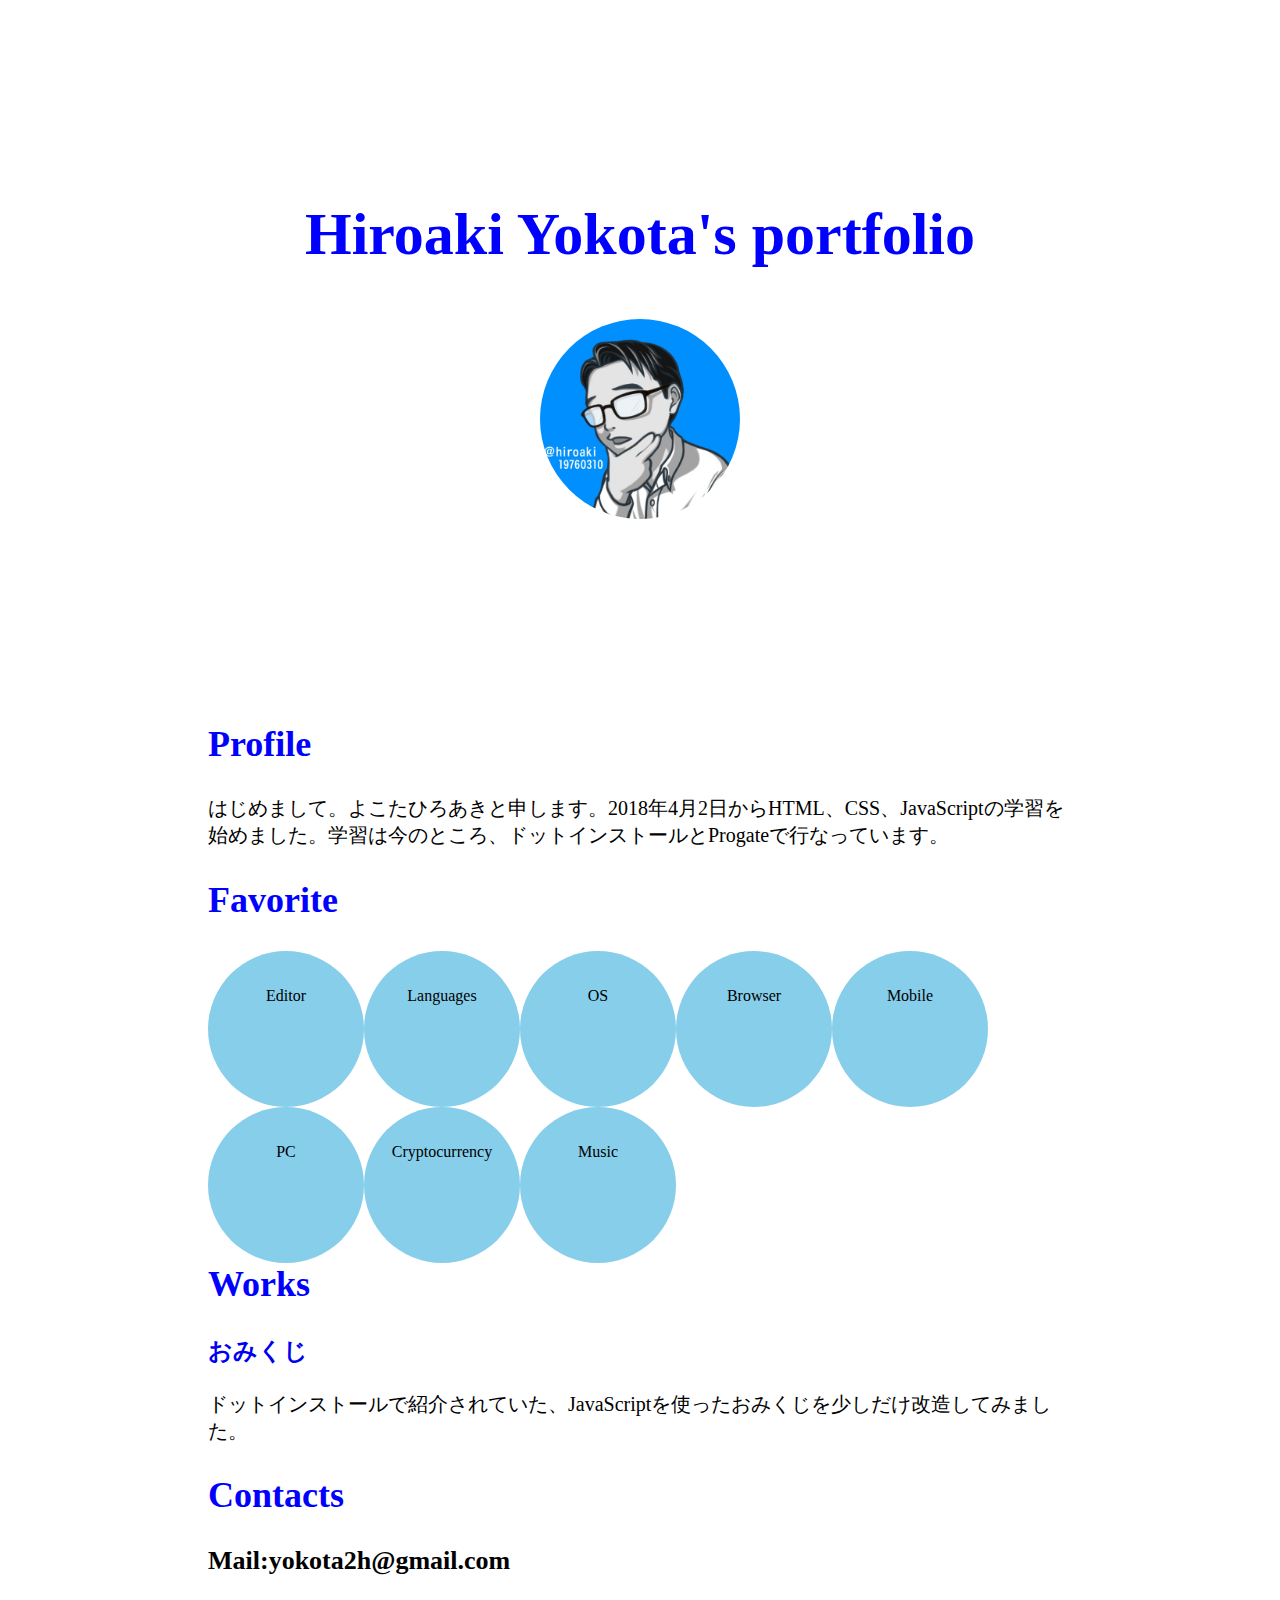
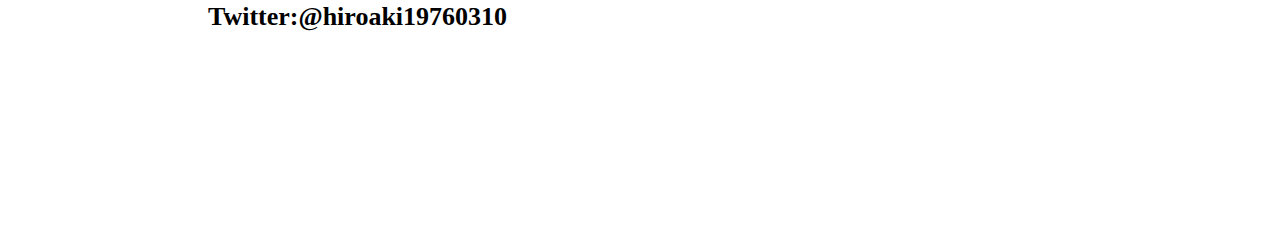
==== index.html @ 667d9402 "20180506" ====
<!DOCTYPE html>
<html lang="ja">
<head>
  <meta charset="utf-8">
  <title>Hiroaki Yokota's portfolio</title>
  <link rel="stylesheet" href="css/styles.css">
</head>
<body>
  <div class="container">
    <div class="title">
     <h1>Hiroaki Yokota's portfolio</h1>
     <img class="zigazou" src="img/zigazou.jpg">
    </div>
    <div class="main">
      <div id="profile">
       <h2>Profile</h2>
       <p>はじめまして。よこたひろあきと申します。2018年4月2日からHTML、CSS、JavaScriptの学習を始めました。学習は今のところ、ドットインストールとProgateで行なっています。</p>
      </div>
      <div id="favorite">
       <h2>Favorite</h2>
         <a href="#" id="editor" class="circle" onmouseover="mouseover1();" onmouseout="mouseout1();"><span>Editor</span></a>
         <a href="#" id="languages" class="circle" onmouseover="mouseover2();" onmouseout="mouseout2();"><span>Languages</span></a>
         <a href="#" id="os" href=""class="circle" onmouseover="mouseover3();" onmouseout="mouseout3();"><span>OS</span></a>
         <a href="#" id="browser" class="circle" onmouseover="mouseover4();" onmouseout="mouseout4();"><span>Browser</span></a>
         <a href="#" id="mobile" class="circle" onmouseover="mouseover5();" onmouseout="mouseout5();"><span>Mobile</span></a>
         <a href="#" id="pc" class="circle" onmouseover="mouseover6();" onmouseout="mouseout6();"><span>PC</span></a>
         <a href="#" id="crypto" class="circle" onmouseover="mouseover7();" onmouseout="mouseout7();"><span>Cryptocurrency</span></a>
         <a href="#" id="music" class="circle" onmouseover="mouseover8();" onmouseout="mouseout8();"><span>Music</span></a>
       </div>
       <div id="works">
         <h2>Works</h2>
         <h3><a href="omikuji.html" target="_blank">おみくじ</a></h3>
         <p>ドットインストールで紹介されていた、JavaScriptを使ったおみくじを少しだけ改造してみました。</p>
       </div>
       <div id="contacts">
         <h2>Contacts</h2>
         <p class="contact">Mail:yokota2h@gmail.com</p>
         <p class="contact">Twitter:@hiroaki19760310</p>
       </div>
  </div>
<script src="js/main.js"></script>
</body>
</html>
---- css/styles.css ----
.title {
  text-align: center;
  margin: 200px;
}

.main {
  margin: 200px;
}

.zigazou {
  height: 200px;
  width: auto;
  border-radius: 100px;
}

h1 {
  font-size: 60px;
  color: blue;
  margin: 50px;
}
h2 {
  color: blue;
  font-size: 36px;
}

h3 {
  font-size: 24px;
}

p {
  font-size: 20px;
}

a {
  text-decoration: none;
}

.contact {
  font-size: 26px;
  font-weight: bold;
}

.circle {
  width: 156px;
  height: 156px;
  display: block;
  border-radius: 78px;
  background: skyblue;
  float: left;
}

.circle span {
    width: 100%;
    height: 90px;
    line-height: 90px;
    color: #000;
    text-align: center;
    display: block;
    position: relative;
    z-index: 1;
}

.circle:hover {
    background: #1e90ff;
}

#works {
  clear: left;
}
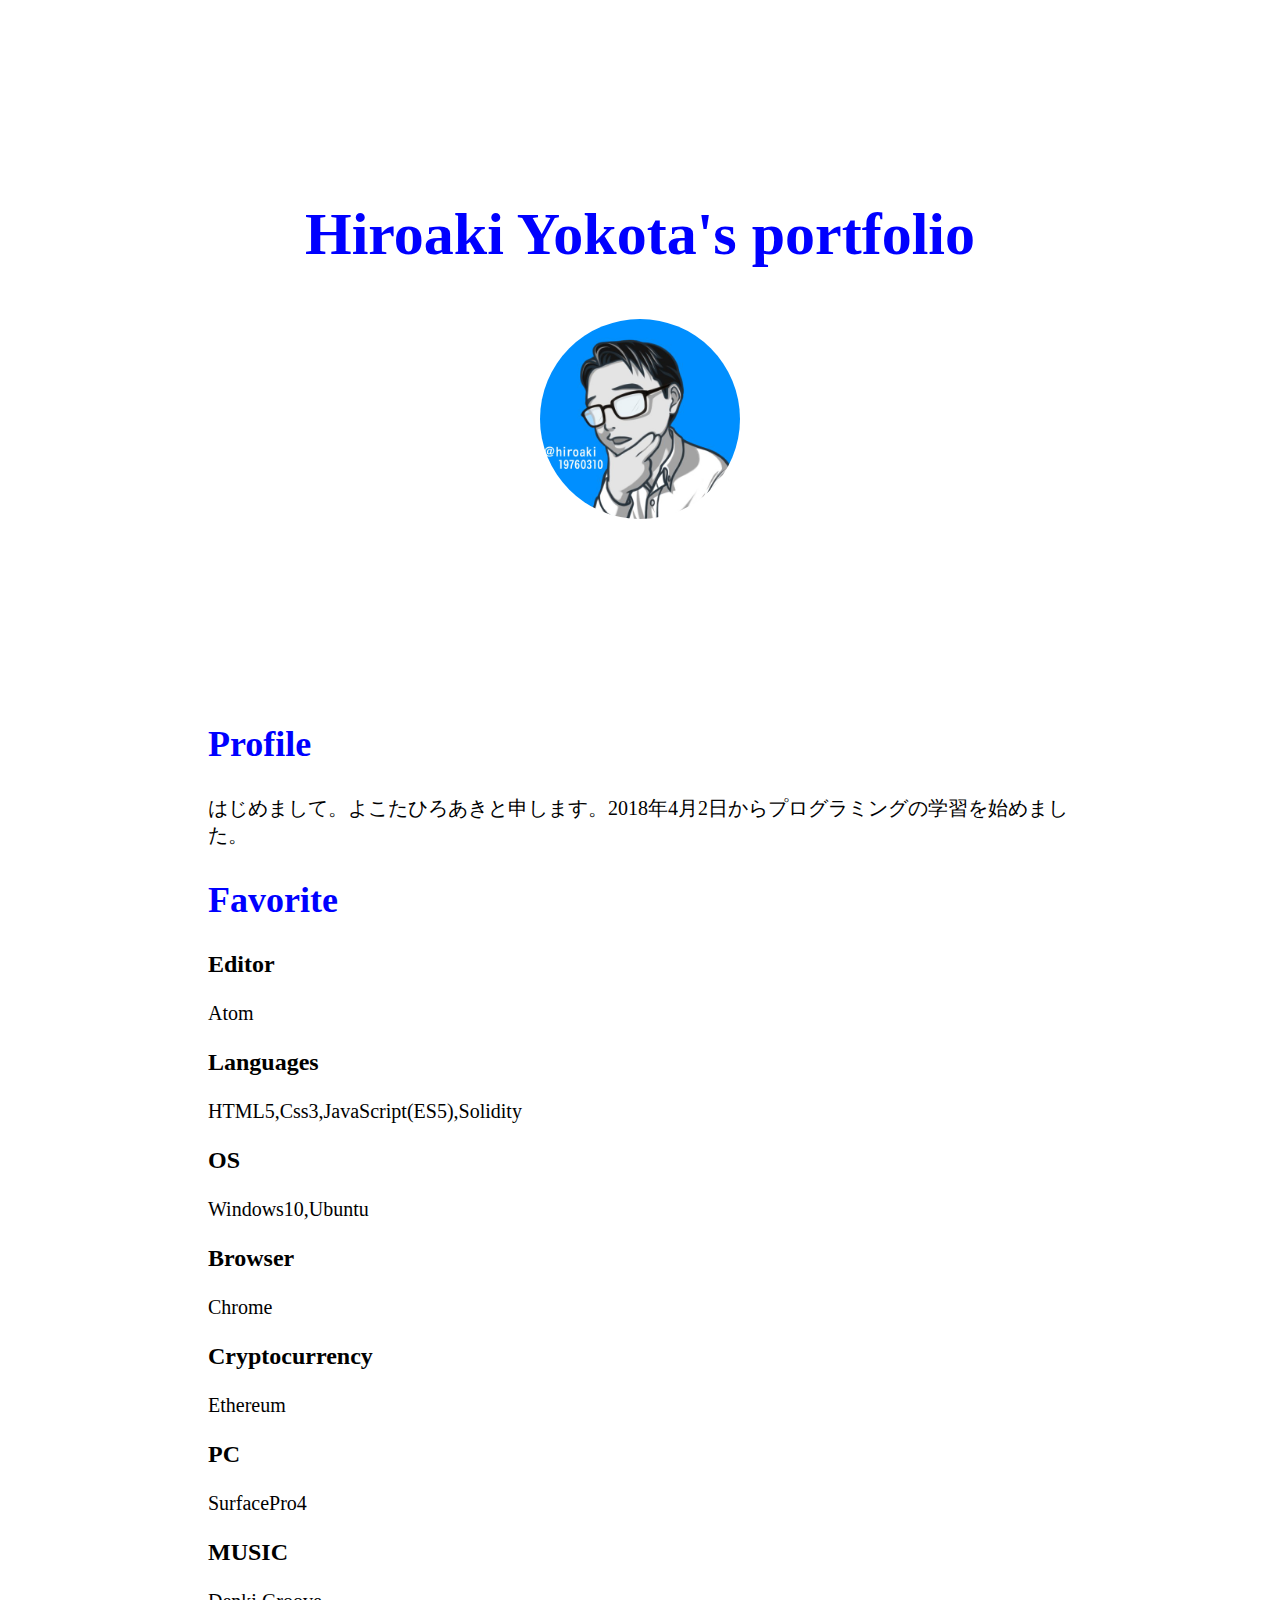
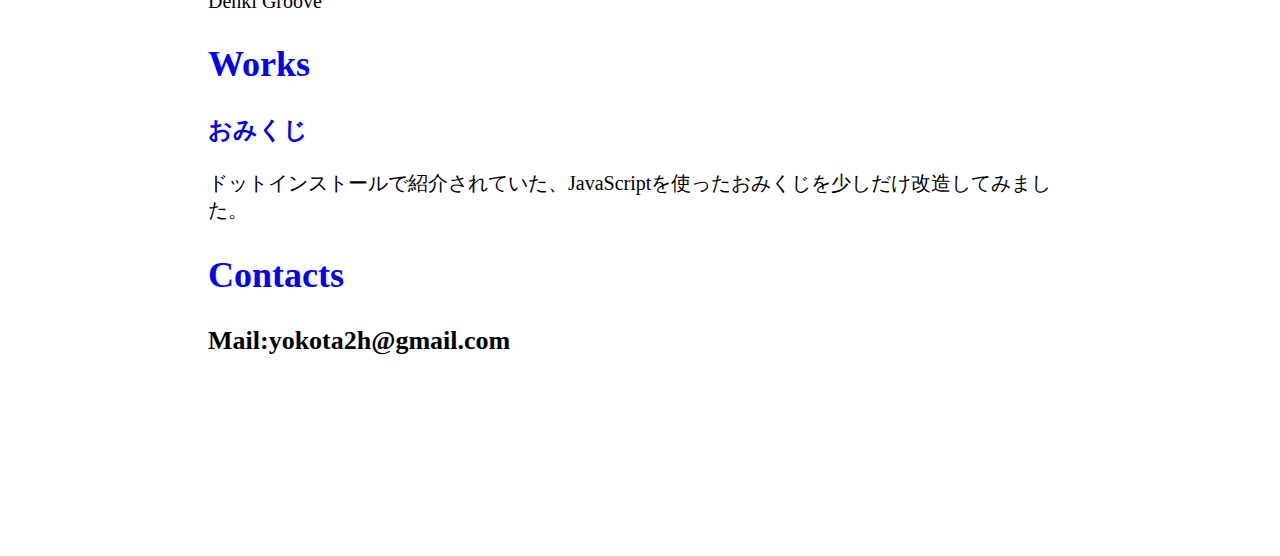
==== commit 5402c5a9: "20181021" ====
--- a/index.html
+++ b/index.html
@@ -2,42 +2,48 @@
 <html lang="ja">
 <head>
   <meta charset="utf-8">
+  <meta name="viewport" content="width=device-width, initial-scale=1.0">
   <title>Hiroaki Yokota's portfolio</title>
   <link rel="stylesheet" href="css/styles.css">
 </head>
 <body>
   <div class="container">
-    <div class="title">
+    <section class="title">
      <h1>Hiroaki Yokota's portfolio</h1>
      <img class="zigazou" src="img/zigazou.jpg">
-    </div>
-    <div class="main">
-      <div id="profile">
+   </section>
+    <section class="main">
+      <section id="profile">
        <h2>Profile</h2>
-       <p>はじめまして。よこたひろあきと申します。2018年4月2日からHTML、CSS、JavaScriptの学習を始めました。学習は今のところ、ドットインストールとProgateで行なっています。</p>
-      </div>
-      <div id="favorite">
+       <p>はじめまして。よこたひろあきと申します。2018年4月2日からプログラミングの学習を始めました。</p>
+     </section>
+      <section id="favorite">
        <h2>Favorite</h2>
-         <a href="#" id="editor" class="circle" onmouseover="mouseover1();" onmouseout="mouseout1();"><span>Editor</span></a>
-         <a href="#" id="languages" class="circle" onmouseover="mouseover2();" onmouseout="mouseout2();"><span>Languages</span></a>
-         <a href="#" id="os" href=""class="circle" onmouseover="mouseover3();" onmouseout="mouseout3();"><span>OS</span></a>
-         <a href="#" id="browser" class="circle" onmouseover="mouseover4();" onmouseout="mouseout4();"><span>Browser</span></a>
-         <a href="#" id="mobile" class="circle" onmouseover="mouseover5();" onmouseout="mouseout5();"><span>Mobile</span></a>
-         <a href="#" id="pc" class="circle" onmouseover="mouseover6();" onmouseout="mouseout6();"><span>PC</span></a>
-         <a href="#" id="crypto" class="circle" onmouseover="mouseover7();" onmouseout="mouseout7();"><span>Cryptocurrency</span></a>
-         <a href="#" id="music" class="circle" onmouseover="mouseover8();" onmouseout="mouseout8();"><span>Music</span></a>
-       </div>
-       <div id="works">
+          <h3>Editor</h3>
+          <p>Atom</p>
+          <h3>Languages</h3>
+          <p>HTML5,Css3,JavaScript(ES5),Solidity</p>
+          <h3>OS</h3>
+          <p>Windows10,Ubuntu</p>
+          <h3>Browser</h3>
+          <p>Chrome</p>
+          <h3>Cryptocurrency</h3>
+          <p>Ethereum</p>
+          <h3>PC</h3>
+          <p>SurfacePro4</p>
+          <h3>MUSIC</h3>
+          <p>Denki Groove</p>
+     </section>
+       <section id="works">
          <h2>Works</h2>
          <h3><a href="omikuji.html" target="_blank">おみくじ</a></h3>
          <p>ドットインストールで紹介されていた、JavaScriptを使ったおみくじを少しだけ改造してみました。</p>
-       </div>
-       <div id="contacts">
+       </section>
+       <section id="contacts">
          <h2>Contacts</h2>
          <p class="contact">Mail:yokota2h@gmail.com</p>
-         <p class="contact">Twitter:@hiroaki19760310</p>
-       </div>
+       </section>
+  </section>
   </div>
-<script src="js/main.js"></script>
 </body>
 </html>
--- a/css/styles.css
+++ b/css/styles.css
@@ -40,30 +40,43 @@
   font-weight: bold;
 }
 
-.circle {
-  width: 156px;
-  height: 156px;
-  display: block;
-  border-radius: 78px;
-  background: skyblue;
-  float: left;
+@media(max-width:1000px) {
+.container {
+  text-align: center;
 }
 
-.circle span {
-    width: 100%;
-    height: 90px;
-    line-height: 90px;
-    color: #000;
-    text-align: center;
-    display: block;
-    position: relative;
-    z-index: 1;
+.title {
+  margin: 150px;
 }
 
-.circle:hover {
-    background: #1e90ff;
+.main {
+  margin: 150px;
 }
 
-#works {
-  clear: left;
+h2 {
+  color: red;
 }
+}
+
+@media(max-width:670px) {
+.container {
+  text-align: center;
+}
+
+.title {
+  margin: 50px;
+}
+
+.main {
+  margin: 50px;
+}
+
+h2 {
+  color: green;
+}
+
+.contact {
+  font-size: 20px;
+  font-weight: bold;
+}
+}
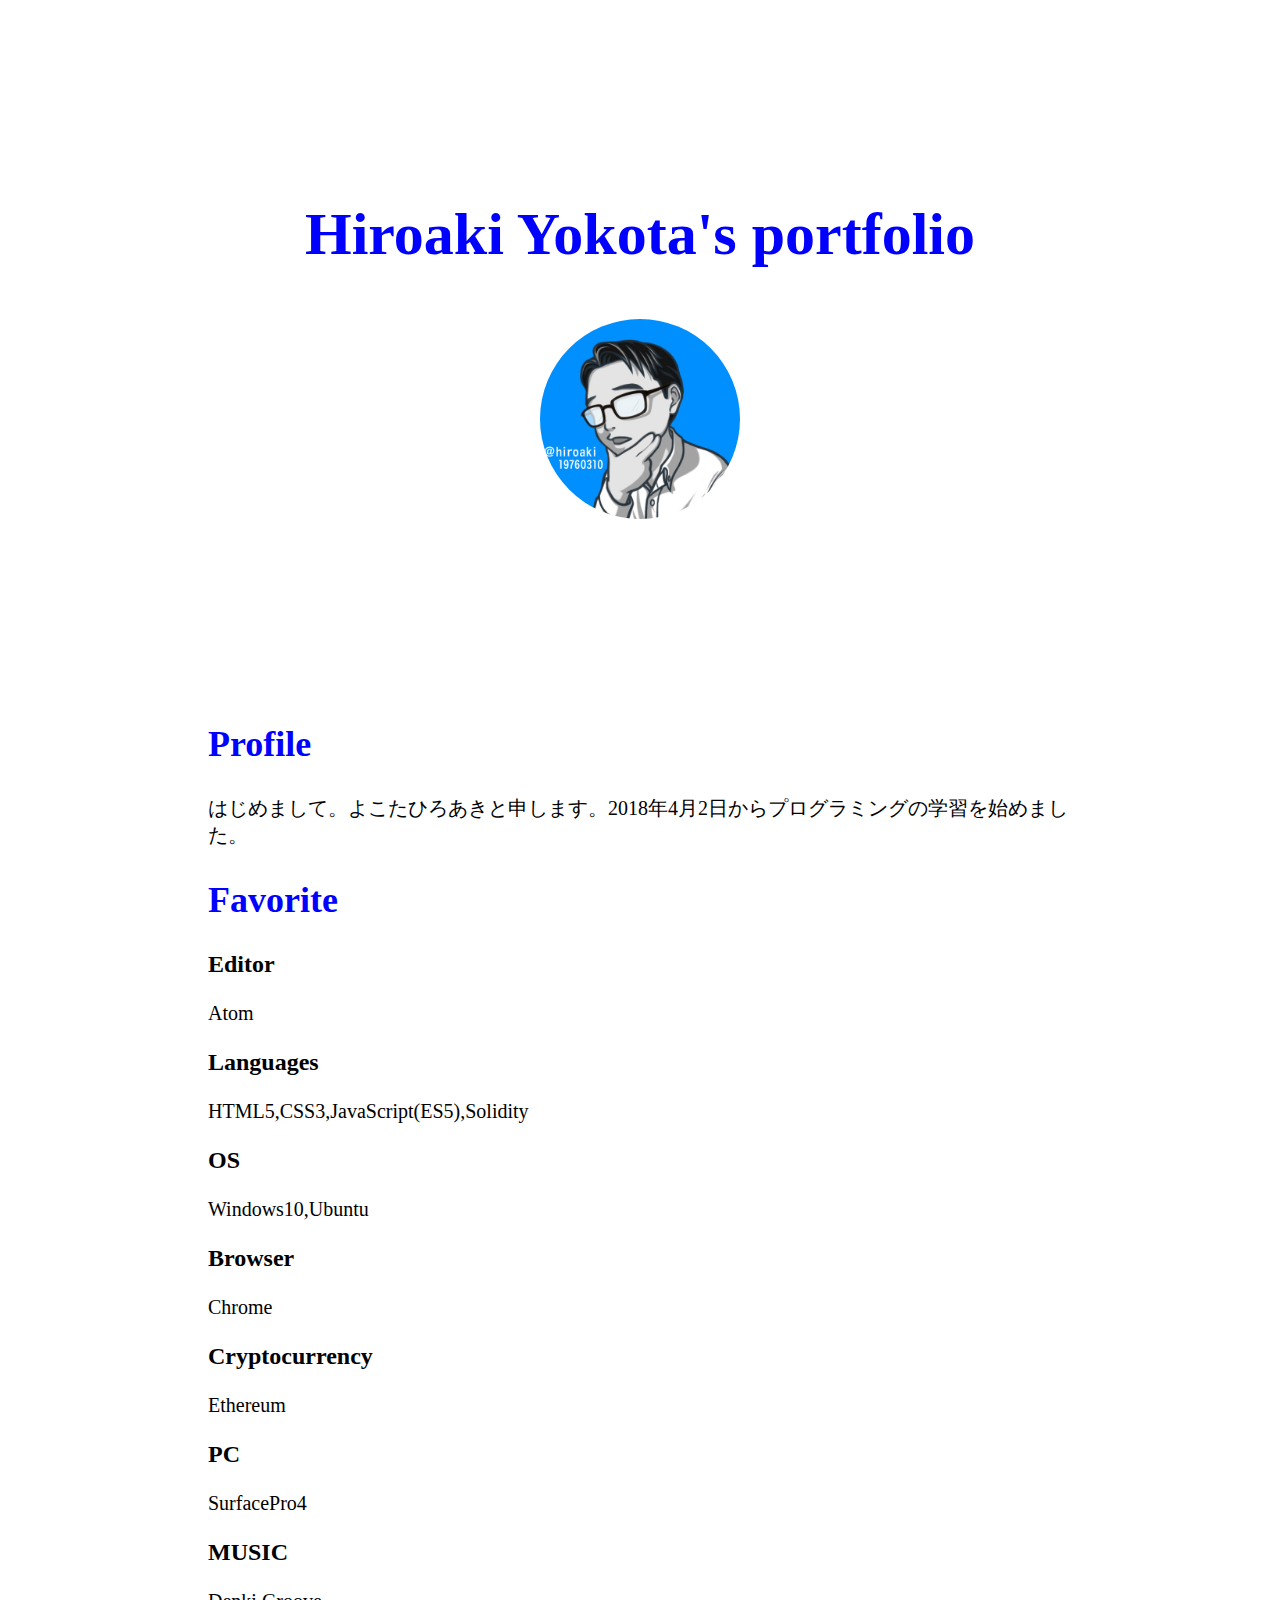
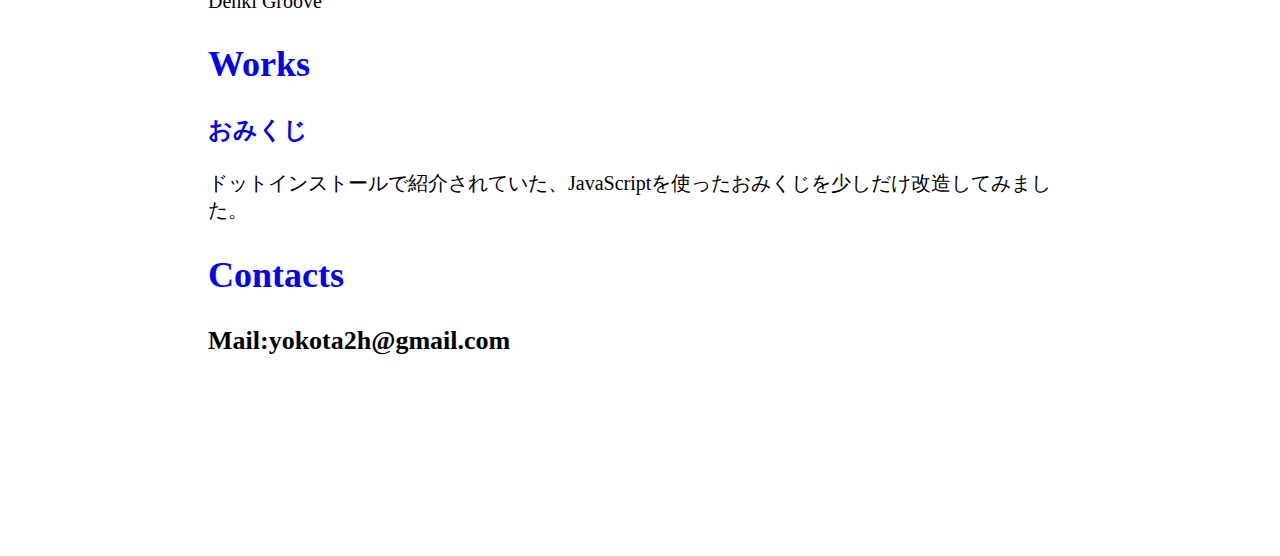
==== commit 815c2708: "20181022-2" ====
--- a/index.html
+++ b/index.html
@@ -5,6 +5,7 @@
   <meta name="viewport" content="width=device-width, initial-scale=1.0">
   <title>Hiroaki Yokota's portfolio</title>
   <link rel="stylesheet" href="css/styles.css">
+  <script src="https://ajax.googleapis.com/ajax/libs/jquery/3.3.1/jquery.min.js"></script>
 </head>
 <body>
   <div class="container">
@@ -20,19 +21,26 @@
       <section id="favorite">
        <h2>Favorite</h2>
           <h3>Editor</h3>
-          <p>Atom</p>
+          <p id="editor">Atom</p>
+          <p id="editorDiscription">ドットインストールで使い方のレッスンを見て、使い始めました。</p>
           <h3>Languages</h3>
-          <p>HTML5,Css3,JavaScript(ES5),Solidity</p>
+          <p id="languages">HTML5,CSS3,JavaScript(ES5),Solidity</p>
+          <p id="languagesDiscription">HTML5,CSS3,JavaScript(ES5),Solidityは基礎を習得しました。今はWeb3.jsとJQueryを学習中です。</p>
           <h3>OS</h3>
-          <p>Windows10,Ubuntu</p>
+          <p id="os">Windows10,Ubuntu</p>
+          <p id="osDiscription">SurfacePro4にWindows10とUbuntuを入れて、デュアルブートで使っています。</p>
           <h3>Browser</h3>
-          <p>Chrome</p>
+          <p id="browser">Chrome</p>
+          <p id="browserDiscription">ずっと昔からChrome使ってます。Chrome最高！</p>
           <h3>Cryptocurrency</h3>
-          <p>Ethereum</p>
+          <p id="cryptocurrency">Ethereum</p>
+          <p id="cryptocurrencyDiscription">Ethereumに可能性を感じています。</p>
           <h3>PC</h3>
-          <p>SurfacePro4</p>
+          <p id="pc">SurfacePro4</p>
+          <p id="pcDiscription">もう2年以上使ってます。たまに電源が入りにくいときがあります…。</p>
           <h3>MUSIC</h3>
-          <p>Denki Groove</p>
+          <p id="music">Denki Groove</p>
+          <p id="musicDiscription">大学生の時からファンです。ファン歴24年。</p>
      </section>
        <section id="works">
          <h2>Works</h2>
@@ -45,5 +53,6 @@
        </section>
   </section>
   </div>
+  <script src="js/main.js"></script>
 </body>
 </html>
--- a/css/styles.css
+++ b/css/styles.css
@@ -18,6 +18,7 @@
   color: blue;
   margin: 50px;
 }
+
 h2 {
   color: blue;
   font-size: 36px;
@@ -40,6 +41,34 @@
   font-weight: bold;
 }
 
+#editorDiscription {
+  display: none;
+}
+
+#languagesDiscription {
+  display: none;
+}
+
+#osDiscription {
+  display: none;
+}
+
+#browserDiscription {
+  display: none;
+}
+
+#cryptocurrencyDiscription {
+  display: none;
+}
+
+#pcDiscription {
+  display: none;
+}
+
+#musicDiscription {
+  display: none;
+}
+
 @media(max-width:1000px) {
 .container {
   text-align: center;
@@ -53,9 +82,6 @@
   margin: 150px;
 }
 
-h2 {
-  color: red;
-}
 }
 
 @media(max-width:670px) {
@@ -64,15 +90,11 @@
 }
 
 .title {
-  margin: 50px;
+  margin: 0px;
 }
 
 .main {
   margin: 50px;
-}
-
-h2 {
-  color: green;
 }
 
 .contact {
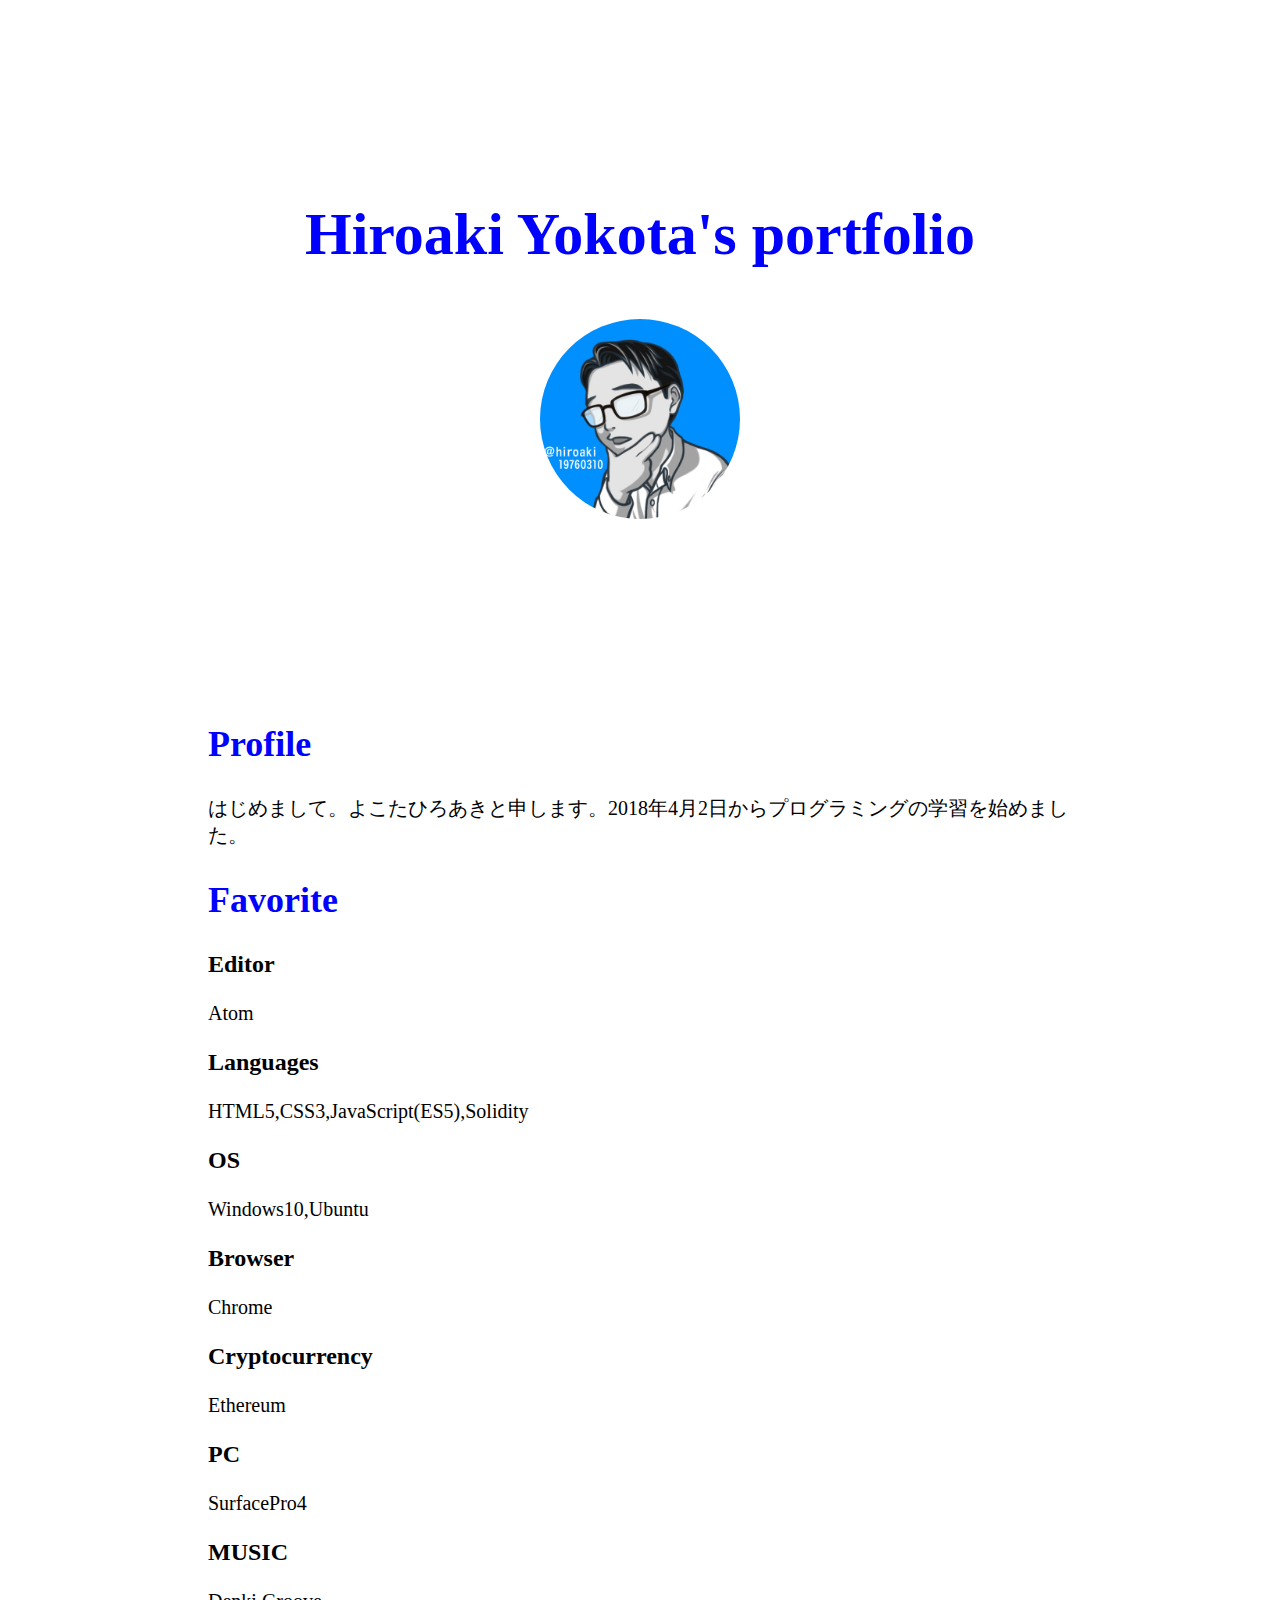
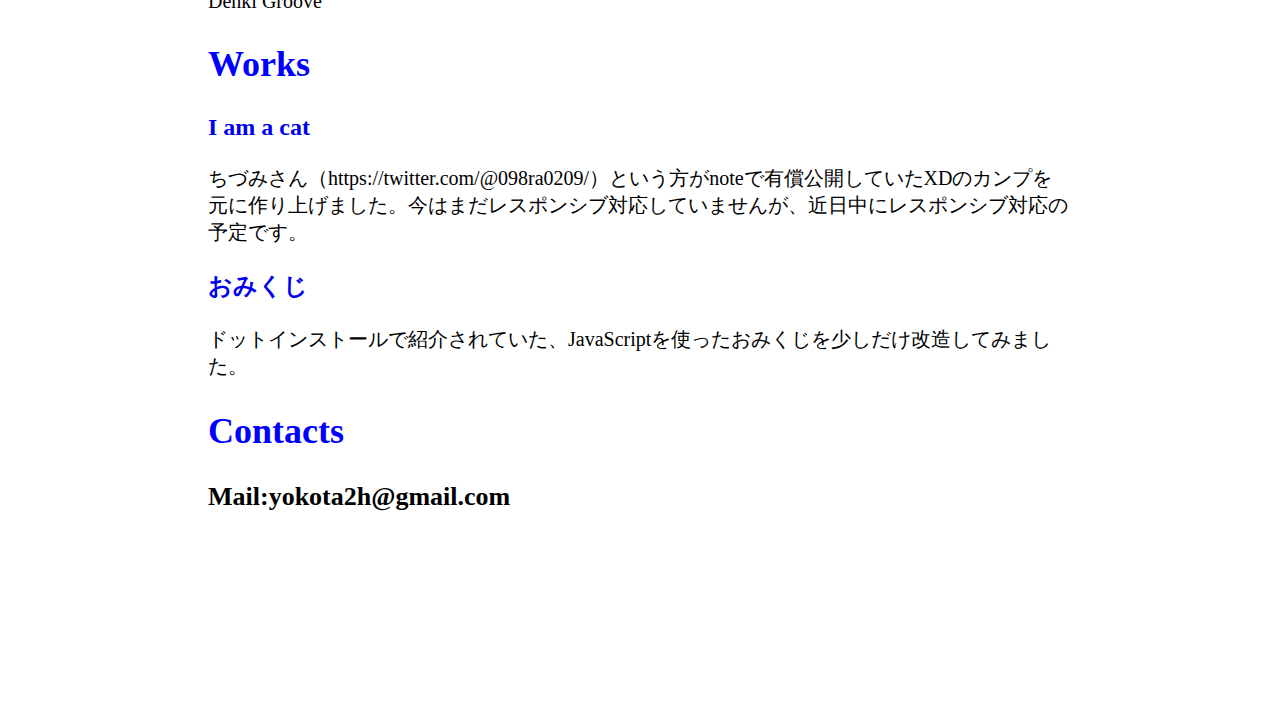
==== commit a236dd16: "20190114" ====
--- a/index.html
+++ b/index.html
@@ -1,58 +1,60 @@
-<!DOCTYPE html>
-<html lang="ja">
-<head>
-  <meta charset="utf-8">
-  <meta name="viewport" content="width=device-width, initial-scale=1.0">
-  <title>Hiroaki Yokota's portfolio</title>
-  <link rel="stylesheet" href="css/styles.css">
-  <script src="https://ajax.googleapis.com/ajax/libs/jquery/3.3.1/jquery.min.js"></script>
-</head>
-<body>
-  <div class="container">
-    <section class="title">
-     <h1>Hiroaki Yokota's portfolio</h1>
-     <img class="zigazou" src="img/zigazou.jpg">
-   </section>
-    <section class="main">
-      <section id="profile">
-       <h2>Profile</h2>
-       <p>はじめまして。よこたひろあきと申します。2018年4月2日からプログラミングの学習を始めました。</p>
-     </section>
-      <section id="favorite">
-       <h2>Favorite</h2>
-          <h3>Editor</h3>
-          <p id="editor">Atom</p>
-          <p id="editorDiscription">ドットインストールで使い方のレッスンを見て、使い始めました。</p>
-          <h3>Languages</h3>
-          <p id="languages">HTML5,CSS3,JavaScript(ES5),Solidity</p>
-          <p id="languagesDiscription">HTML5,CSS3,JavaScript(ES5),Solidityは基礎を習得しました。今はWeb3.jsとJQueryを学習中です。</p>
-          <h3>OS</h3>
-          <p id="os">Windows10,Ubuntu</p>
-          <p id="osDiscription">SurfacePro4にWindows10とUbuntuを入れて、デュアルブートで使っています。</p>
-          <h3>Browser</h3>
-          <p id="browser">Chrome</p>
-          <p id="browserDiscription">ずっと昔からChrome使ってます。Chrome最高！</p>
-          <h3>Cryptocurrency</h3>
-          <p id="cryptocurrency">Ethereum</p>
-          <p id="cryptocurrencyDiscription">Ethereumに可能性を感じています。</p>
-          <h3>PC</h3>
-          <p id="pc">SurfacePro4</p>
-          <p id="pcDiscription">もう2年以上使ってます。たまに電源が入りにくいときがあります…。</p>
-          <h3>MUSIC</h3>
-          <p id="music">Denki Groove</p>
-          <p id="musicDiscription">大学生の時からファンです。ファン歴24年。</p>
-     </section>
-       <section id="works">
-         <h2>Works</h2>
-         <h3><a href="omikuji.html" target="_blank">おみくじ</a></h3>
-         <p>ドットインストールで紹介されていた、JavaScriptを使ったおみくじを少しだけ改造してみました。</p>
-       </section>
-       <section id="contacts">
-         <h2>Contacts</h2>
-         <p class="contact">Mail:yokota2h@gmail.com</p>
-       </section>
-  </section>
-  </div>
-  <script src="js/main.js"></script>
-</body>
-</html>
+<!DOCTYPE html>
+<html lang="ja">
+<head>
+  <meta charset="utf-8">
+  <meta name="viewport" content="width=device-width, initial-scale=1.0">
+  <title>Hiroaki Yokota's portfolio</title>
+  <link rel="stylesheet" href="css/styles.css">
+  <script src="https://ajax.googleapis.com/ajax/libs/jquery/3.3.1/jquery.min.js"></script>
+</head>
+<body>
+  <div class="container">
+    <section class="title">
+     <h1>Hiroaki Yokota's portfolio</h1>
+     <img class="zigazou" src="img/zigazou.jpg">
+   </section>
+    <section class="main">
+      <section id="profile">
+       <h2>Profile</h2>
+       <p>はじめまして。よこたひろあきと申します。2018年4月2日からプログラミングの学習を始めました。</p>
+     </section>
+      <section id="favorite">
+       <h2>Favorite</h2>
+          <h3>Editor</h3>
+          <p id="editor">Atom</p>
+          <p id="editorDiscription">ドットインストールで使い方のレッスンを見て、使い始めました。</p>
+          <h3>Languages</h3>
+          <p id="languages">HTML5,CSS3,JavaScript(ES5),Solidity</p>
+          <p id="languagesDiscription">HTML5,CSS3,JavaScript(ES5),Solidityは基礎を習得しました。今はWeb3.jsとJQueryを学習中です。</p>
+          <h3>OS</h3>
+          <p id="os">Windows10,Ubuntu</p>
+          <p id="osDiscription">SurfacePro4にWindows10とUbuntuを入れて、デュアルブートで使っています。</p>
+          <h3>Browser</h3>
+          <p id="browser">Chrome</p>
+          <p id="browserDiscription">ずっと昔からChrome使ってます。Chrome最高！</p>
+          <h3>Cryptocurrency</h3>
+          <p id="cryptocurrency">Ethereum</p>
+          <p id="cryptocurrencyDiscription">Ethereumに可能性を感じています。</p>
+          <h3>PC</h3>
+          <p id="pc">SurfacePro4</p>
+          <p id="pcDiscription">もう2年以上使ってます。たまに電源が入りにくいときがあります…。</p>
+          <h3>MUSIC</h3>
+          <p id="music">Denki Groove</p>
+          <p id="musicDiscription">大学生の時からファンです。ファン歴24年。</p>
+     </section>
+       <section id="works">
+         <h2>Works</h2>
+         <h3><a href="iamcat.html" target="_blank">I am a cat</a></h3>
+         <p>ちづみさん（https://twitter.com/@098ra0209/）という方がnoteで有償公開していたXDのカンプを元に作り上げました。今はまだレスポンシブ対応していませんが、近日中にレスポンシブ対応の予定です。<p>
+         <h3><a href="omikuji.html" target="_blank">おみくじ</a></h3>
+         <p>ドットインストールで紹介されていた、JavaScriptを使ったおみくじを少しだけ改造してみました。</p>
+       </section>
+       <section id="contacts">
+         <h2>Contacts</h2>
+         <p class="contact">Mail:yokota2h@gmail.com</p>
+       </section>
+  </section>
+  </div>
+  <script src="js/main.js"></script>
+</body>
+</html>
--- a/css/styles.css
+++ b/css/styles.css
@@ -1,104 +1,104 @@
-.title {
-  text-align: center;
-  margin: 200px;
-}
-
-.main {
-  margin: 200px;
-}
-
-.zigazou {
-  height: 200px;
-  width: auto;
-  border-radius: 100px;
-}
-
-h1 {
-  font-size: 60px;
-  color: blue;
-  margin: 50px;
-}
-
-h2 {
-  color: blue;
-  font-size: 36px;
-}
-
-h3 {
-  font-size: 24px;
-}
-
-p {
-  font-size: 20px;
-}
-
-a {
-  text-decoration: none;
-}
-
-.contact {
-  font-size: 26px;
-  font-weight: bold;
-}
-
-#editorDiscription {
-  display: none;
-}
-
-#languagesDiscription {
-  display: none;
-}
-
-#osDiscription {
-  display: none;
-}
-
-#browserDiscription {
-  display: none;
-}
-
-#cryptocurrencyDiscription {
-  display: none;
-}
-
-#pcDiscription {
-  display: none;
-}
-
-#musicDiscription {
-  display: none;
-}
-
-@media(max-width:1000px) {
-.container {
-  text-align: center;
-}
-
-.title {
-  margin: 150px;
-}
-
-.main {
-  margin: 150px;
-}
-
-}
-
-@media(max-width:670px) {
-.container {
-  text-align: center;
-}
-
-.title {
-  margin: 0px;
-}
-
-.main {
-  margin: 50px;
-}
-
-.contact {
-  font-size: 20px;
-  font-weight: bold;
-}
-}
+.title {
+  text-align: center;
+  margin: 200px;
+}
+
+.main {
+  margin: 200px;
+}
+
+.zigazou {
+  height: 200px;
+  width: auto;
+  border-radius: 100px;
+}
+
+h1 {
+  font-size: 60px;
+  color: blue;
+  margin: 50px;
+}
+
+h2 {
+  color: blue;
+  font-size: 36px;
+}
+
+h3 {
+  font-size: 24px;
+}
+
+p {
+  font-size: 20px;
+}
+
+a {
+  text-decoration: none;
+}
+
+.contact {
+  font-size: 26px;
+  font-weight: bold;
+}
+
+#editorDiscription {
+  display: none;
+}
+
+#languagesDiscription {
+  display: none;
+}
+
+#osDiscription {
+  display: none;
+}
+
+#browserDiscription {
+  display: none;
+}
+
+#cryptocurrencyDiscription {
+  display: none;
+}
+
+#pcDiscription {
+  display: none;
+}
+
+#musicDiscription {
+  display: none;
+}
+
+@media(max-width:1000px) {
+.container {
+  text-align: center;
+}
+
+.title {
+  margin: 150px;
+}
+
+.main {
+  margin: 150px;
+}
+
+}
+
+@media(max-width:670px) {
+.container {
+  text-align: center;
+}
+
+.title {
+  margin: 0px;
+}
+
+.main {
+  margin: 50px;
+}
+
+.contact {
+  font-size: 20px;
+  font-weight: bold;
+}
+}
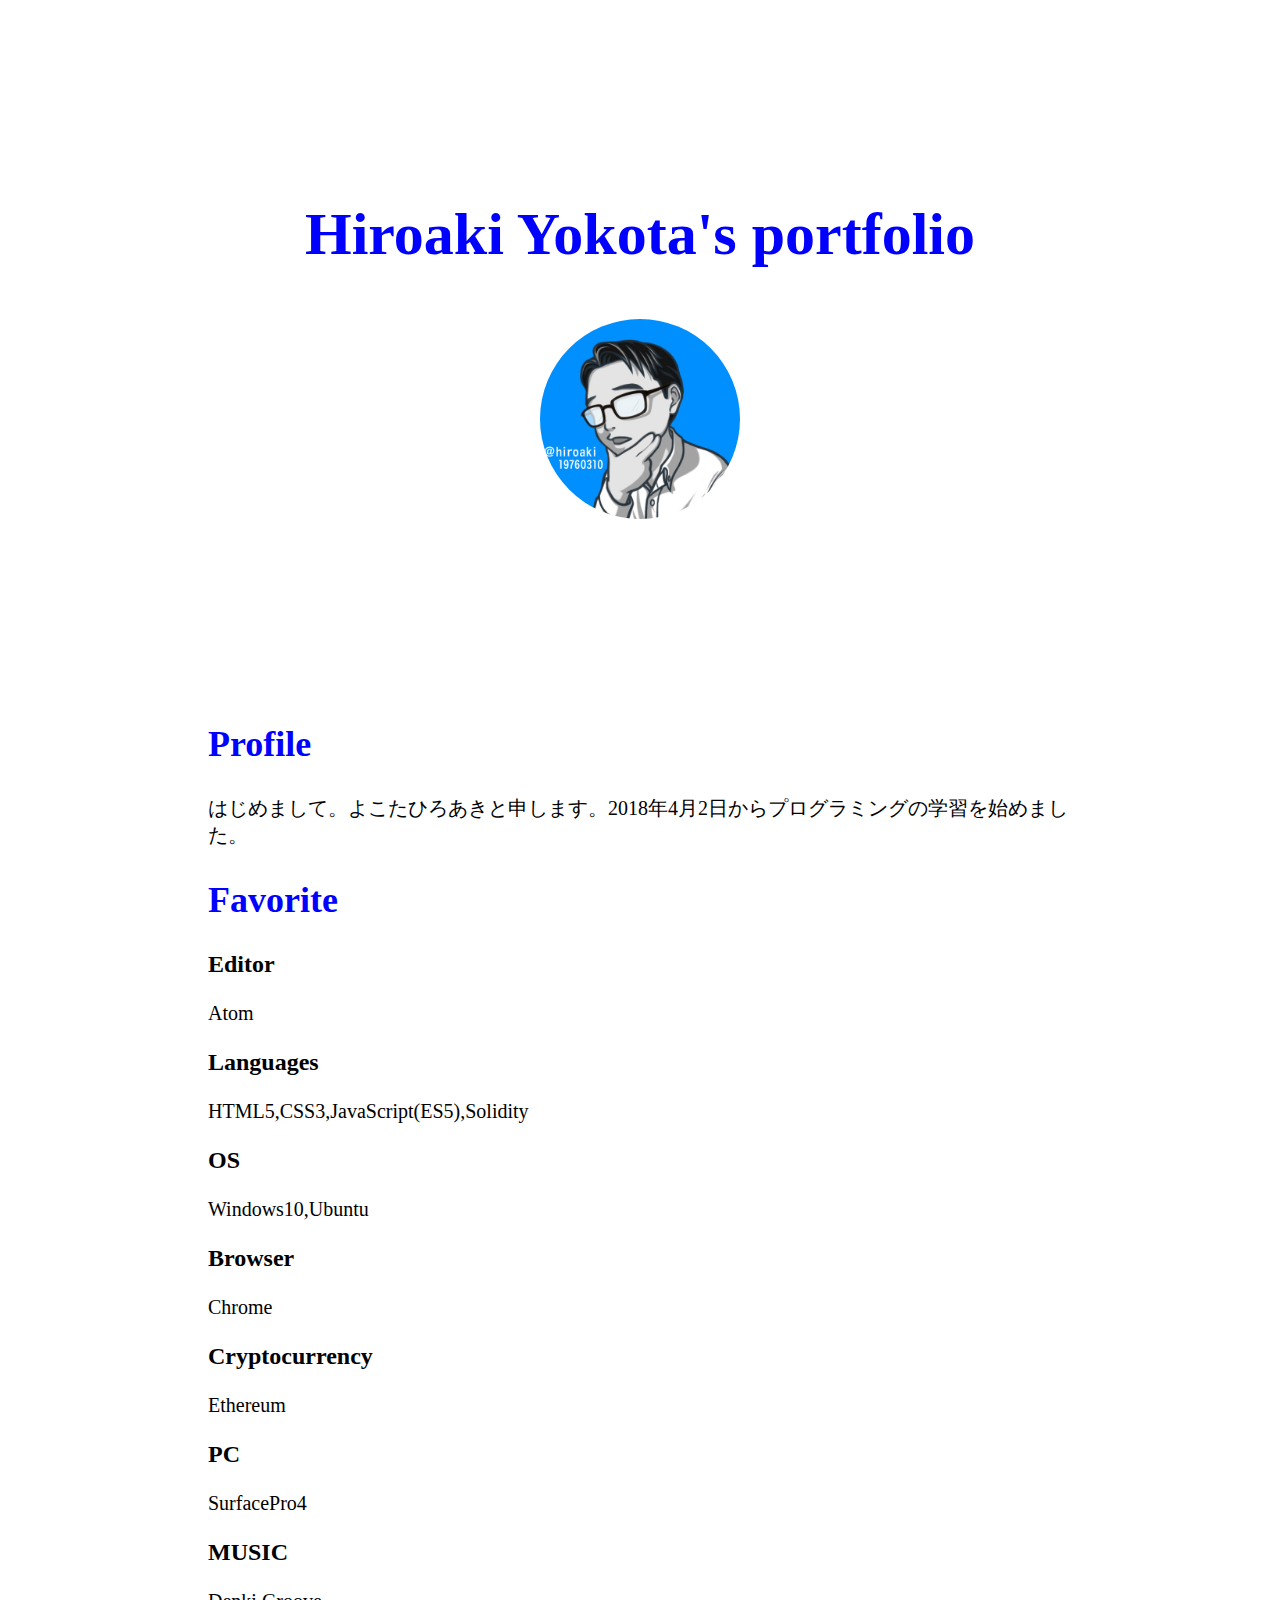
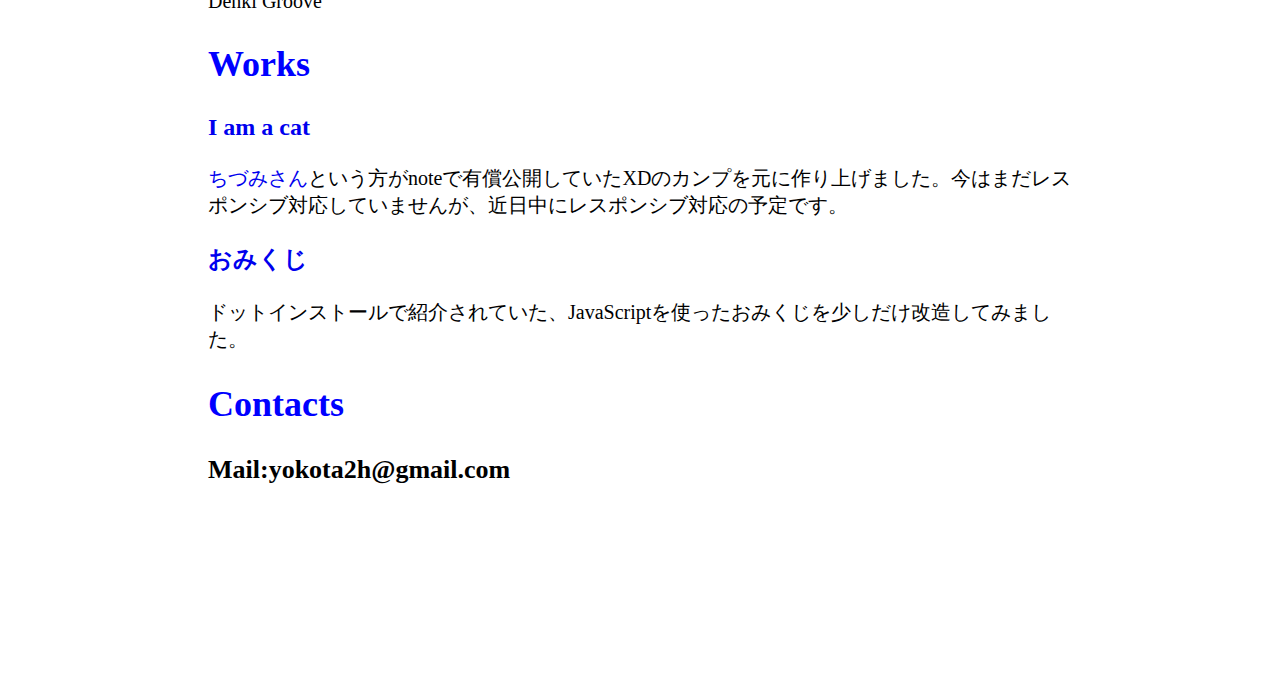
==== commit abfe01e6: "20190114-2" ====
--- a/index.html
+++ b/index.html
@@ -1,60 +1,60 @@
-<!DOCTYPE html>
-<html lang="ja">
-<head>
-  <meta charset="utf-8">
-  <meta name="viewport" content="width=device-width, initial-scale=1.0">
-  <title>Hiroaki Yokota's portfolio</title>
-  <link rel="stylesheet" href="css/styles.css">
-  <script src="https://ajax.googleapis.com/ajax/libs/jquery/3.3.1/jquery.min.js"></script>
-</head>
-<body>
-  <div class="container">
-    <section class="title">
-     <h1>Hiroaki Yokota's portfolio</h1>
-     <img class="zigazou" src="img/zigazou.jpg">
-   </section>
-    <section class="main">
-      <section id="profile">
-       <h2>Profile</h2>
-       <p>はじめまして。よこたひろあきと申します。2018年4月2日からプログラミングの学習を始めました。</p>
-     </section>
-      <section id="favorite">
-       <h2>Favorite</h2>
-          <h3>Editor</h3>
-          <p id="editor">Atom</p>
-          <p id="editorDiscription">ドットインストールで使い方のレッスンを見て、使い始めました。</p>
-          <h3>Languages</h3>
-          <p id="languages">HTML5,CSS3,JavaScript(ES5),Solidity</p>
-          <p id="languagesDiscription">HTML5,CSS3,JavaScript(ES5),Solidityは基礎を習得しました。今はWeb3.jsとJQueryを学習中です。</p>
-          <h3>OS</h3>
-          <p id="os">Windows10,Ubuntu</p>
-          <p id="osDiscription">SurfacePro4にWindows10とUbuntuを入れて、デュアルブートで使っています。</p>
-          <h3>Browser</h3>
-          <p id="browser">Chrome</p>
-          <p id="browserDiscription">ずっと昔からChrome使ってます。Chrome最高！</p>
-          <h3>Cryptocurrency</h3>
-          <p id="cryptocurrency">Ethereum</p>
-          <p id="cryptocurrencyDiscription">Ethereumに可能性を感じています。</p>
-          <h3>PC</h3>
-          <p id="pc">SurfacePro4</p>
-          <p id="pcDiscription">もう2年以上使ってます。たまに電源が入りにくいときがあります…。</p>
-          <h3>MUSIC</h3>
-          <p id="music">Denki Groove</p>
-          <p id="musicDiscription">大学生の時からファンです。ファン歴24年。</p>
-     </section>
-       <section id="works">
-         <h2>Works</h2>
-         <h3><a href="iamcat.html" target="_blank">I am a cat</a></h3>
-         <p>ちづみさん（https://twitter.com/@098ra0209/）という方がnoteで有償公開していたXDのカンプを元に作り上げました。今はまだレスポンシブ対応していませんが、近日中にレスポンシブ対応の予定です。<p>
-         <h3><a href="omikuji.html" target="_blank">おみくじ</a></h3>
-         <p>ドットインストールで紹介されていた、JavaScriptを使ったおみくじを少しだけ改造してみました。</p>
-       </section>
-       <section id="contacts">
-         <h2>Contacts</h2>
-         <p class="contact">Mail:yokota2h@gmail.com</p>
-       </section>
-  </section>
-  </div>
-  <script src="js/main.js"></script>
-</body>
-</html>
+<!DOCTYPE html>
+<html lang="ja">
+<head>
+  <meta charset="utf-8">
+  <meta name="viewport" content="width=device-width, initial-scale=1.0">
+  <title>Hiroaki Yokota's portfolio</title>
+  <link rel="stylesheet" href="css/styles.css">
+  <script src="https://ajax.googleapis.com/ajax/libs/jquery/3.3.1/jquery.min.js"></script>
+</head>
+<body>
+  <div class="container">
+    <section class="title">
+     <h1>Hiroaki Yokota's portfolio</h1>
+     <img class="zigazou" src="img/zigazou.jpg">
+   </section>
+    <section class="main">
+      <section id="profile">
+       <h2>Profile</h2>
+       <p>はじめまして。よこたひろあきと申します。2018年4月2日からプログラミングの学習を始めました。</p>
+     </section>
+      <section id="favorite">
+       <h2>Favorite</h2>
+          <h3>Editor</h3>
+          <p id="editor">Atom</p>
+          <p id="editorDiscription">ドットインストールで使い方のレッスンを見て、使い始めました。</p>
+          <h3>Languages</h3>
+          <p id="languages">HTML5,CSS3,JavaScript(ES5),Solidity</p>
+          <p id="languagesDiscription">HTML5,CSS3,JavaScript(ES5),Solidityは基礎を習得しました。今はWeb3.jsとJQueryを学習中です。</p>
+          <h3>OS</h3>
+          <p id="os">Windows10,Ubuntu</p>
+          <p id="osDiscription">SurfacePro4にWindows10とUbuntuを入れて、デュアルブートで使っています。</p>
+          <h3>Browser</h3>
+          <p id="browser">Chrome</p>
+          <p id="browserDiscription">ずっと昔からChrome使ってます。Chrome最高！</p>
+          <h3>Cryptocurrency</h3>
+          <p id="cryptocurrency">Ethereum</p>
+          <p id="cryptocurrencyDiscription">Ethereumに可能性を感じています。</p>
+          <h3>PC</h3>
+          <p id="pc">SurfacePro4</p>
+          <p id="pcDiscription">もう2年以上使ってます。たまに電源が入りにくいときがあります…。</p>
+          <h3>MUSIC</h3>
+          <p id="music">Denki Groove</p>
+          <p id="musicDiscription">大学生の時からファンです。ファン歴24年。</p>
+     </section>
+       <section id="works">
+         <h2>Works</h2>
+         <h3><a href="iamcat.html" target="_blank">I am a cat</a></h3>
+         <p><a href="https://twitter.com/@098ra0209/" target="_blank">ちづみさん</a>という方がnoteで有償公開していたXDのカンプを元に作り上げました。今はまだレスポンシブ対応していませんが、近日中にレスポンシブ対応の予定です。<p>
+         <h3><a href="omikuji.html" target="_blank">おみくじ</a></h3>
+         <p>ドットインストールで紹介されていた、JavaScriptを使ったおみくじを少しだけ改造してみました。</p>
+       </section>
+       <section id="contacts">
+         <h2>Contacts</h2>
+         <p class="contact">Mail:yokota2h@gmail.com</p>
+       </section>
+  </section>
+  </div>
+  <script src="js/main.js"></script>
+</body>
+</html>
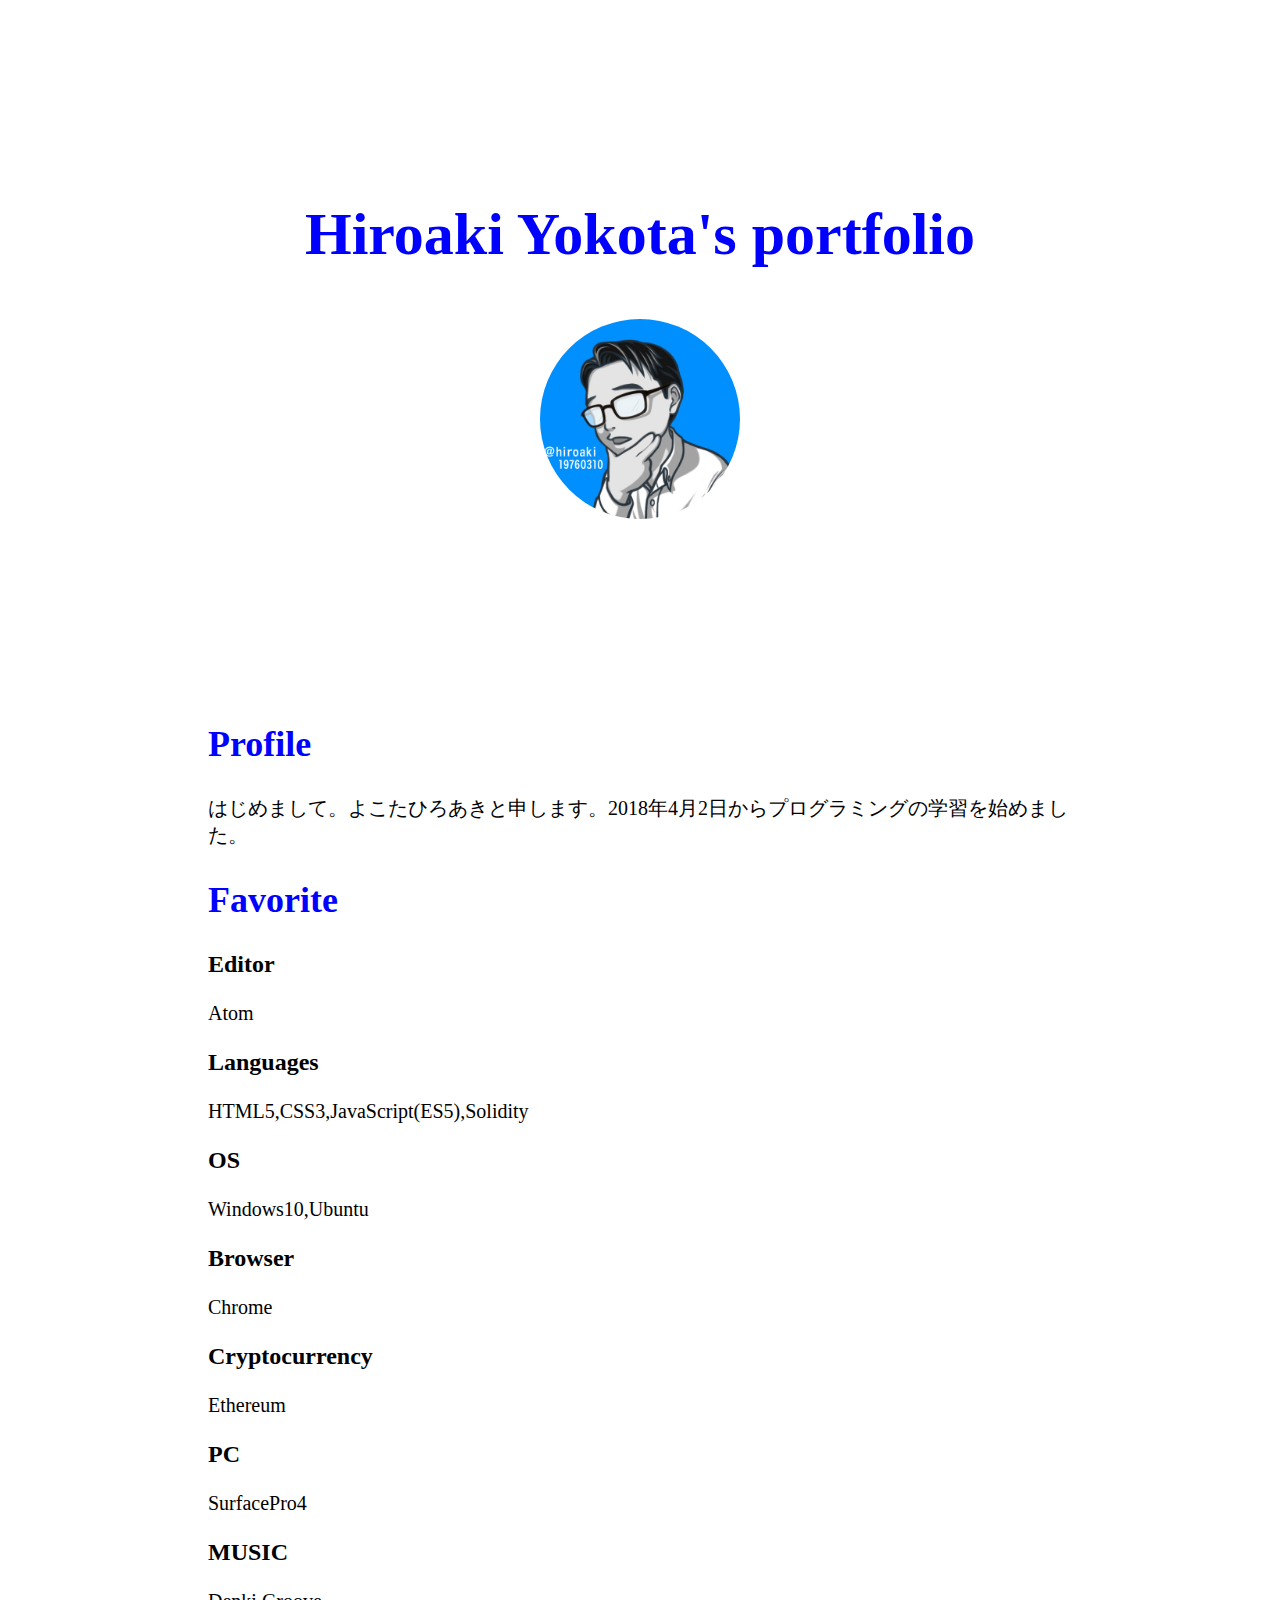
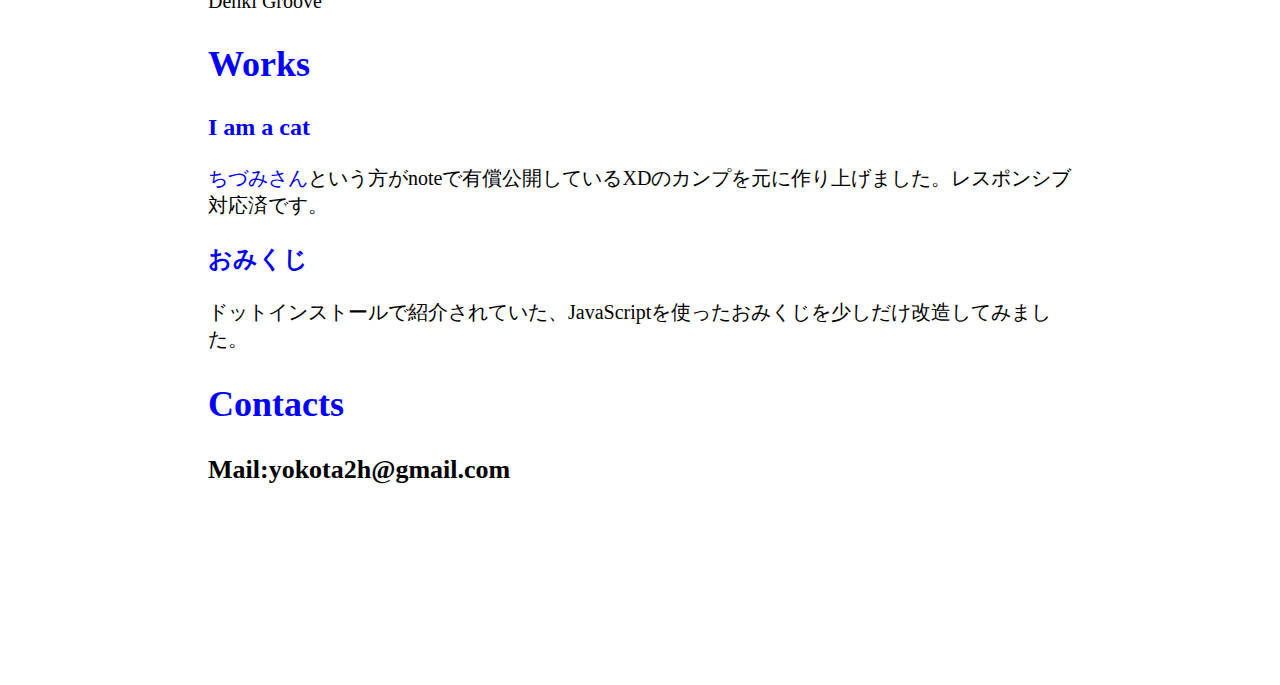
==== commit 3a8bd21a: "20190117−4" ====
--- a/index.html
+++ b/index.html
@@ -45,7 +45,7 @@
        <section id="works">
          <h2>Works</h2>
          <h3><a href="iamcat.html" target="_blank">I am a cat</a></h3>
-         <p><a href="https://twitter.com/@098ra0209/" target="_blank">ちづみさん</a>という方がnoteで有償公開していたXDのカンプを元に作り上げました。今はまだレスポンシブ対応していませんが、近日中にレスポンシブ対応の予定です。<p>
+         <p><a href="https://twitter.com/@098ra0209/" target="_blank">ちづみさん</a>という方がnoteで有償公開しているXDのカンプを元に作り上げました。レスポンシブ対応済です。<p>
          <h3><a href="omikuji.html" target="_blank">おみくじ</a></h3>
          <p>ドットインストールで紹介されていた、JavaScriptを使ったおみくじを少しだけ改造してみました。</p>
        </section>
